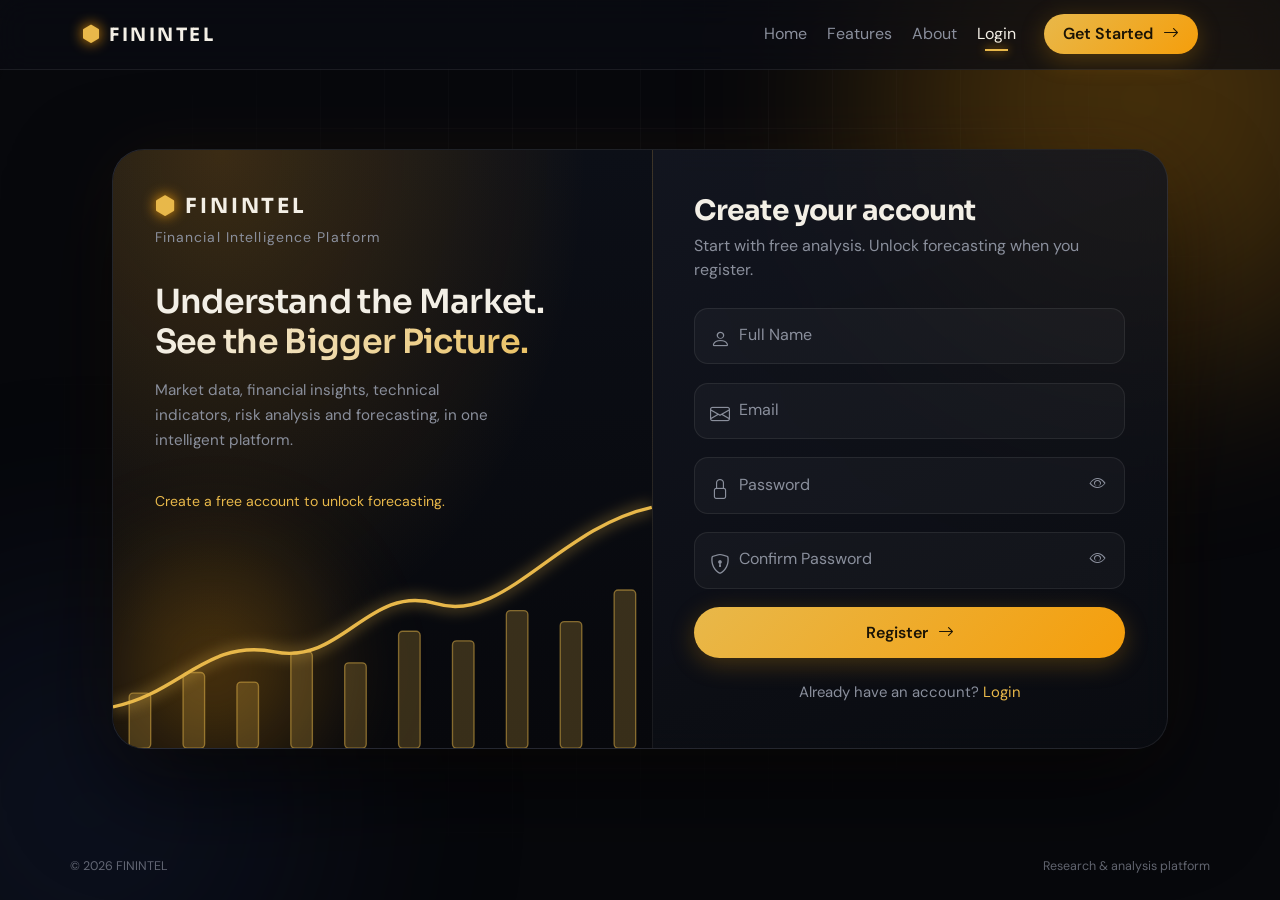
==== frontend/login.html @ a48138c2 "Complete FININTEL login and register page" ====
<!doctype html>
<html lang="en">
  <head>
    <meta charset="UTF-8" />
    <meta name="viewport" content="width=device-width, initial-scale=1" />
    <title>Create Account | FININTEL</title>
    <link rel="preconnect" href="https://fonts.googleapis.com" />
    <link
      href="https://fonts.googleapis.com/css2?family=DM+Sans:wght@400;500;600&family=Sora:wght@500;600;700&display=swap"
      rel="stylesheet"
    />
    <link
      href="https://cdn.jsdelivr.net/npm/bootstrap@5.3.3/dist/css/bootstrap.min.css"
      rel="stylesheet"
    />
    <link
      href="https://cdn.jsdelivr.net/npm/bootstrap-icons@1.11.3/font/bootstrap-icons.css"
      rel="stylesheet"
    />
    <style>
      /* ===== FININTEL tokens (same as the Home Page) ===== */
      :root {
        --ink: #07080c;
        --surface: #0f1219;
        --line: rgba(255, 255, 255, 0.08);
        --gold: #e8b84a;
        --amber: #f59e0b;
        --text: #f3efe6;
        --muted: #8a8f9c;
        --err: #ff8f7e;
        --ease: cubic-bezier(0.22, 1, 0.36, 1);
      }
      html {
        scroll-behavior: smooth;
      }
      body {
        background: var(--ink);
        color: var(--text);
        font-family: "DM Sans", sans-serif;
        min-height: 100vh;
        overflow-x: hidden;
        display: flex;
        flex-direction: column;
      }
      h1,
      h2,
      h3,
      .brand,
      strong {
        font-family: "Sora", sans-serif;
      }
      a {
        text-decoration: none;
      }
      :focus-visible {
        outline: 2px solid var(--gold);
        outline-offset: 3px;
      }

      /* ===== Background ===== */
      .bg-fx {
        position: fixed;
        inset: 0;
        z-index: -1;
        overflow: hidden;
      }
      .blob {
        position: absolute;
        border-radius: 50%;
        filter: blur(110px);
        opacity: 0.26;
      }
      .b1 {
        width: 520px;
        height: 520px;
        background: var(--amber);
        top: -160px;
        right: -120px;
        animation: drift 18s ease-in-out infinite alternate;
      }
      .b2 {
        width: 460px;
        height: 460px;
        background: #1c2a52;
        bottom: -140px;
        left: -140px;
        animation: drift 22s ease-in-out infinite alternate-reverse;
      }
      .grid-lines {
        position: absolute;
        inset: 0;
        background-image:
          linear-gradient(var(--line) 1px, transparent 1px),
          linear-gradient(90deg, var(--line) 1px, transparent 1px);
        background-size: 64px 64px;
        mask-image: radial-gradient(
          ellipse at 50% 40%,
          #000 15%,
          transparent 70%
        );
        opacity: 0.5;
      }
      .streak {
        position: absolute;
        top: -20%;
        left: -40%;
        width: 30%;
        height: 140%;
        background: linear-gradient(
          90deg,
          transparent,
          rgba(232, 184, 74, 0.06),
          transparent
        );
        transform: skewX(-20deg);
        animation: streak 14s linear infinite;
      }
      .dust i {
        position: absolute;
        width: 3px;
        height: 3px;
        border-radius: 50%;
        background: var(--gold);
        opacity: 0;
        animation: float var(--t) ease-in-out var(--dl) infinite;
      }
      @keyframes drift {
        to {
          transform: translate(60px, 40px) scale(1.15);
        }
      }
      @keyframes streak {
        to {
          left: 130%;
        }
      }
      @keyframes float {
        0% {
          opacity: 0;
          transform: translateY(0);
        }
        30%,
        60% {
          opacity: 0.5;
        }
        100% {
          opacity: 0;
          transform: translateY(-70px);
        }
      }

      /* ===== Navbar (same design as Home) ===== */
      .fn-nav {
        position: fixed;
        top: 0;
        width: 100%;
        z-index: 100;
        padding: 0.9rem 0;
        background: rgba(10, 12, 18, 0.72);
        backdrop-filter: blur(16px);
        -webkit-backdrop-filter: blur(16px);
        border-bottom: 1px solid var(--line);
        animation: navIn 0.8s var(--ease) both;
      }
      @keyframes navIn {
        from {
          opacity: 0;
          transform: translateY(-24px);
        }
      }
      .brand {
        color: var(--text);
        font-weight: 700;
        letter-spacing: 0.14em;
        font-size: 1.15rem;
      }
      .brand i {
        color: var(--gold);
        margin-right: 0.4rem;
        text-shadow: 0 0 14px var(--amber);
      }
      .fn-nav .nav-link {
        color: var(--muted);
        position: relative;
        padding: 0.5rem 1rem;
        transition: color 0.3s;
      }
      .fn-nav .nav-link::after {
        content: "";
        position: absolute;
        left: 1rem;
        right: 1rem;
        bottom: 0.2rem;
        height: 2px;
        background: var(--gold);
        transform: scaleX(0);
        transform-origin: left;
        transition: transform 0.4s var(--ease);
        box-shadow: 0 0 10px var(--amber);
      }
      .fn-nav .nav-link:hover,
      .fn-nav .nav-link.active {
        color: var(--text);
      }
      .fn-nav .nav-link:hover::after,
      .fn-nav .nav-link.active::after {
        transform: scaleX(1);
      }
      .navbar-toggler {
        border: 1px solid var(--line);
        color: var(--text);
      }
      .navbar-toggler:focus {
        box-shadow: none;
      }
      @media (max-width: 991px) {
        .fn-nav .navbar-collapse {
          background: rgba(15, 18, 25, 0.95);
          border: 1px solid var(--line);
          border-radius: 16px;
          margin-top: 0.8rem;
          padding: 1rem;
        }
      }

      /* ===== Buttons ===== */
      .btn-fin {
        position: relative;
        overflow: hidden;
        display: inline-flex;
        align-items: center;
        justify-content: center;
        gap: 0.6rem;
        padding: 0.85rem 1.5rem;
        border: 0;
        border-radius: 999px;
        font-weight: 600;
        font-family: inherit;
        transition:
          transform 0.3s var(--ease),
          box-shadow 0.3s;
      }
      .btn-fin i {
        transition: transform 0.3s var(--ease);
      }
      .btn-fin:hover {
        transform: translateY(-3px);
      }
      .btn-fin:hover i {
        transform: translateX(4px);
      }
      .btn-fin:active {
        transform: translateY(0) scale(0.97);
      }
      .btn-gold {
        background: linear-gradient(135deg, var(--gold), var(--amber));
        color: #1a1305;
        box-shadow: 0 6px 24px rgba(245, 158, 11, 0.25);
      }
      .btn-gold:hover {
        color: #1a1305;
        box-shadow: 0 10px 36px rgba(245, 158, 11, 0.5);
      }
      .btn-gold::after {
        content: "";
        position: absolute;
        top: 0;
        left: -70%;
        width: 40%;
        height: 100%;
        background: linear-gradient(
          90deg,
          transparent,
          rgba(255, 255, 255, 0.55),
          transparent
        );
        transform: skewX(-20deg);
      }
      .btn-gold:hover::after {
        left: 130%;
        transition: left 0.8s var(--ease);
      }
      .nav-cta {
        padding: 0.5rem 1.2rem;
      }

      /* ===== Auth layout ===== */
      .auth-wrap {
        flex: 1;
        display: flex;
        align-items: center;
        padding: 6.5rem 0 2.5rem;
      }
      .auth {
        display: grid;
        grid-template-columns: 1.05fr 1fr;
        border: 1px solid var(--line);
        border-radius: 32px;
        overflow: hidden;
        background: linear-gradient(
          160deg,
          rgba(24, 28, 40, 0.8),
          rgba(10, 12, 18, 0.85)
        );
        backdrop-filter: blur(14px);
        -webkit-backdrop-filter: blur(14px);
        box-shadow:
          0 40px 100px rgba(0, 0, 0, 0.6),
          0 0 80px rgba(245, 158, 11, 0.06);
        animation: cardIn 1.1s var(--ease) 0.35s both;
      }
      @keyframes cardIn {
        from {
          opacity: 0;
          transform: translateY(50px) scale(0.97);
        }
      }

      /* Visual panel */
      .vis {
        position: relative;
        overflow: hidden;
        padding: 2.6rem;
        min-height: 560px;
        display: flex;
        flex-direction: column;
        border-right: 1px solid var(--line);
        background:
          radial-gradient(
            ellipse at 20% 0%,
            rgba(245, 158, 11, 0.2),
            transparent 60%
          ),
          linear-gradient(180deg, #0c0f17, #07080c);
      }
      .vis::before {
        content: "";
        position: absolute;
        width: 320px;
        height: 320px;
        border-radius: 50%;
        background: radial-gradient(
          circle,
          rgba(245, 158, 11, 0.35),
          transparent 70%
        );
        filter: blur(40px);
        left: -60px;
        bottom: -80px;
        transition: transform 1.4s var(--ease);
      }
      .auth[data-mode="login"] .vis::before {
        transform: translate(260px, -180px);
      }
      .vis > * {
        position: relative;
      }
      .vis .brand {
        font-size: 1.3rem;
        opacity: 0;
        animation: fade 1s ease 0.7s forwards;
      }
      .vis small {
        display: block;
        color: var(--muted);
        letter-spacing: 0.08em;
        margin-top: 0.3rem;
      }
      .vis h2 {
        font-size: clamp(1.6rem, 2.6vw, 2.2rem);
        font-weight: 600;
        letter-spacing: -0.02em;
        line-height: 1.2;
        margin: 2.2rem 0 0.9rem;
        opacity: 0;
        animation: rise 1s var(--ease) 1s forwards;
      }
      .vis h2 span {
        display: block;
      }
      .vis h2 span + span {
        background: linear-gradient(90deg, var(--text), var(--gold));
        -webkit-background-clip: text;
        background-clip: text;
        color: transparent;
      }
      .vis p {
        color: var(--muted);
        line-height: 1.65;
        max-width: 360px;
        font-size: 0.95rem;
        opacity: 0;
        animation: rise 1s var(--ease) 1.2s forwards;
      }
      .vis-msg {
        display: grid;
        margin-top: 1.4rem;
        color: var(--gold);
        font-size: 0.88rem;
      }
      .vis-msg span {
        grid-area: 1/1;
        transition:
          opacity 0.6s,
          transform 0.8s var(--ease);
      }
      .auth[data-mode="register"] .vis-msg .m-login,
      .auth[data-mode="login"] .vis-msg .m-register {
        opacity: 0;
        transform: translateY(10px);
      }
      .chart {
        position: absolute !important;
        left: 0;
        right: 0;
        bottom: 0;
        width: 100%;
        height: 46%;
        pointer-events: none;
        transition: transform 1.4s var(--ease);
      }
      .auth[data-mode="login"] .chart {
        transform: scaleX(-1);
      }
      .chart .ln,
      .chart .lg {
        fill: none;
        stroke: var(--gold);
        stroke-width: 2.5;
        stroke-dasharray: 1;
        stroke-dashoffset: 1;
        animation: draw 3s var(--ease) 1.2s forwards;
      }
      .chart .lg {
        stroke-width: 7;
        opacity: 0.35;
        filter: blur(5px);
      }
      .chart .cd {
        fill: rgba(232, 184, 74, 0.22);
        stroke: rgba(232, 184, 74, 0.5);
        transform-box: fill-box;
        transform-origin: bottom;
        transform: scaleY(0);
        animation: grow 0.9s var(--ease) forwards;
        animation-delay: calc(var(--i) * 0.12s + 1.4s);
      }
      @keyframes draw {
        to {
          stroke-dashoffset: 0;
        }
      }
      @keyframes grow {
        to {
          transform: scaleY(1);
        }
      }
      @keyframes fade {
        to {
          opacity: 1;
        }
      }
      @keyframes rise {
        from {
          opacity: 0;
          transform: translateY(24px);
        }
        to {
          opacity: 1;
          transform: none;
        }
      }

      /* Form panel + sliding panes */
      .forms {
        padding: 2.8rem 2.6rem;
        display: grid;
        align-items: center;
      }
      .pane {
        grid-area: 1/1;
        opacity: 0;
        visibility: hidden;
        pointer-events: none;
        transition:
          opacity 0.6s var(--ease),
          transform 0.8s var(--ease),
          visibility 0s 0.8s;
      }
      #registerForm {
        transform: translateX(-48px);
      }
      #loginForm {
        transform: translateX(48px);
      }
      .auth[data-mode="register"] #registerForm,
      .auth[data-mode="login"] #loginForm {
        opacity: 1;
        visibility: visible;
        pointer-events: auto;
        transform: none;
        transition-delay: 0.15s, 0.15s, 0s;
      }
      .pane h1 {
        font-size: 1.75rem;
        font-weight: 700;
        letter-spacing: -0.02em;
        margin-bottom: 0.4rem;
      }
      .pane .sub {
        color: var(--muted);
        margin-bottom: 1.6rem;
      }
      .auth[data-mode="register"] #registerForm .it,
      .auth[data-mode="login"] #loginForm .it {
        animation: rise 0.7s var(--ease) both;
        animation-delay: calc(var(--i) * 0.08s + 0.3s);
      }

      /* Inputs with floating labels */
      .fld {
        position: relative;
        margin-bottom: 1.15rem;
      }
      .fld > i.lead {
        position: absolute;
        left: 1rem;
        top: 1.05rem;
        color: var(--muted);
        transition:
          color 0.3s,
          transform 0.4s var(--ease);
        pointer-events: none;
      }
      .fld input {
        width: 100%;
        padding: 1.35rem 2.8rem 0.55rem 2.8rem;
        border-radius: 14px;
        border: 1px solid var(--line);
        background: rgba(255, 255, 255, 0.03);
        color: var(--text);
        font: inherit;
        transition:
          border-color 0.3s,
          box-shadow 0.3s,
          background 0.3s;
      }
      .fld input:hover {
        border-color: rgba(255, 255, 255, 0.18);
      }
      .fld input:focus {
        outline: 0;
        border-color: rgba(232, 184, 74, 0.7);
        background: rgba(232, 184, 74, 0.04);
        box-shadow:
          0 0 0 4px rgba(232, 184, 74, 0.12),
          0 0 24px rgba(245, 158, 11, 0.12);
      }
      .fld label {
        position: absolute;
        left: 2.8rem;
        top: 0.95rem;
        color: var(--muted);
        pointer-events: none;
        transition: all 0.25s var(--ease);
        transform-origin: left;
      }
      .fld input:focus + label,
      .fld input:not(:placeholder-shown) + label {
        top: 0.35rem;
        font-size: 0.72rem;
        color: var(--gold);
      }
      .fld:focus-within > i.lead {
        color: var(--gold);
        transform: scale(1.15);
      }
      .eye {
        position: absolute;
        right: 0.6rem;
        top: 0.55rem;
        width: 36px;
        height: 36px;
        border: 0;
        border-radius: 10px;
        background: transparent;
        color: var(--muted);
        transition:
          color 0.3s,
          background 0.3s;
      }
      .eye:hover {
        color: var(--gold);
        background: rgba(232, 184, 74, 0.08);
      }
      .fld.bad input {
        border-color: rgba(255, 143, 126, 0.7);
        box-shadow: 0 0 0 4px rgba(255, 143, 126, 0.1);
      }
      .err {
        display: block;
        max-height: 0;
        overflow: hidden;
        opacity: 0;
        color: var(--err);
        font-size: 0.8rem;
        padding-left: 0.3rem;
        transition:
          max-height 0.35s var(--ease),
          opacity 0.35s,
          margin 0.35s;
      }
      .fld.bad .err {
        max-height: 40px;
        opacity: 1;
        margin-top: 0.4rem;
      }
      .row-opts {
        display: flex;
        justify-content: space-between;
        align-items: center;
        margin-bottom: 1.3rem;
        font-size: 0.9rem;
      }
      .row-opts label {
        display: flex;
        gap: 0.5rem;
        align-items: center;
        color: var(--muted);
        cursor: pointer;
      }
      .row-opts input {
        accent-color: var(--gold);
        width: 16px;
        height: 16px;
      }
      .lnk {
        color: var(--gold);
        background: none;
        border: 0;
        padding: 0;
        font: inherit;
        position: relative;
      }
      .lnk::after {
        content: "";
        position: absolute;
        left: 0;
        right: 0;
        bottom: -2px;
        height: 1px;
        background: var(--gold);
        transform: scaleX(0);
        transform-origin: left;
        transition: transform 0.4s var(--ease);
      }
      .lnk:hover::after {
        transform: scaleX(1);
      }
      .switch {
        text-align: center;
        color: var(--muted);
        margin: 1.4rem 0 0;
        font-size: 0.93rem;
      }
      .note {
        max-height: 0;
        overflow: hidden;
        opacity: 0;
        text-align: center;
        color: var(--gold);
        font-size: 0.88rem;
        transition:
          max-height 0.4s var(--ease),
          opacity 0.4s,
          margin 0.4s;
      }
      .note.show {
        max-height: 60px;
        opacity: 1;
        margin-top: 1rem;
      }
      .shake {
        animation: shake 0.45s;
      }
      @keyframes shake {
        20%,
        60% {
          transform: translateX(-6px);
        }
        40%,
        80% {
          transform: translateX(6px);
        }
      }

      /* ===== Responsive ===== */
      @media (max-width: 991px) {
        .auth {
          grid-template-columns: 0.8fr 1fr;
        }
        .vis {
          padding: 2rem 1.6rem;
        }
        .forms {
          padding: 2.2rem 1.6rem;
        }
      }
      @media (max-width: 767px) {
        .auth {
          grid-template-columns: 1fr;
          border-radius: 24px;
        }
        .vis {
          display: none;
        }
        .forms {
          padding: 2rem 1.3rem;
        }
        .auth-wrap {
          padding-top: 5.5rem;
        }
      }
      @media (prefers-reduced-motion: reduce) {
        *,
        *::before,
        *::after {
          animation-duration: 0.01ms !important;
          animation-iteration-count: 1 !important;
          transition-duration: 0.01ms !important;
          scroll-behavior: auto !important;
        }
        .chart .ln,
        .chart .lg {
          stroke-dashoffset: 0;
        }
        .chart .cd {
          transform: none;
        }
      }

      /* ===== Bottom bar only ===== */
      .ft-base {
        display: flex;
        flex-wrap: wrap;
        justify-content: space-between;
        gap: 0.4rem 1rem;
        padding: 1.5rem 0;
        font-size: 0.78rem;
        color: rgba(138, 143, 156, 0.7);
      }
    </style>
  </head>
  <body>
    <div class="bg-fx" aria-hidden="true">
      <span class="blob b1"></span><span class="blob b2"></span
      ><span class="grid-lines"></span><span class="streak"></span>
      <div class="dust"></div>
    </div>

    <!-- NAVBAR (same as Home) -->
    <nav class="navbar navbar-expand-lg fn-nav">
      <div class="container">
        <a class="navbar-brand brand" href="index.html"
          ><i class="bi bi-hexagon-fill"></i>FININTEL</a
        >
        <button
          class="navbar-toggler"
          type="button"
          data-bs-toggle="collapse"
          data-bs-target="#navMenu"
          aria-controls="navMenu"
          aria-expanded="false"
          aria-label="Toggle menu"
        >
          <i class="bi bi-list"></i>
        </button>
        <div class="collapse navbar-collapse" id="navMenu">
          <ul class="navbar-nav ms-auto align-items-lg-center gap-lg-1">
            <li class="nav-item">
              <a class="nav-link" href="index.html">Home</a>
            </li>
            <li class="nav-item">
              <a class="nav-link" href="index.html#features">Features</a>
            </li>
            <li class="nav-item">
              <a class="nav-link" href="index.html#why">About</a>
            </li>
            <li class="nav-item">
              <a class="nav-link active" href="login.html">Login</a>
            </li>
            <li class="nav-item ms-lg-3 mt-2 mt-lg-0">
              <a class="btn-fin btn-gold nav-cta" href="analysis.html"
                >Get Started <i class="bi bi-arrow-right"></i
              ></a>
            </li>
          </ul>
        </div>
      </div>
    </nav>

    <main class="auth-wrap">
      <div class="container" style="max-width: 1080px">
        <div class="auth" data-mode="register">
          <!-- Visual / brand panel -->
          <aside class="vis">
            <div>
              <span class="brand"
                ><i class="bi bi-hexagon-fill"></i>FININTEL</span
              ><small>Financial Intelligence Platform</small>
            </div>
            <h2>
              <span>Understand the Market.</span
              ><span>See the Bigger Picture.</span>
            </h2>
            <p>
              Market data, financial insights, technical indicators, risk
              analysis and forecasting, in one intelligent platform.
            </p>
            <div class="vis-msg">
              <span class="m-register"
                >Create a free account to unlock forecasting.</span
              ><span class="m-login"
                >Welcome back. Pick up where you left off.</span
              >
            </div>
            <svg
              class="chart"
              viewBox="0 0 400 200"
              preserveAspectRatio="none"
              aria-hidden="true"
            >
              <g id="candles"></g>
              <path
                class="lg"
                pathLength="1"
                d="M0 170 C50 160 70 120 120 130 S190 80 240 95 S330 40 400 25"
              />
              <path
                class="ln"
                pathLength="1"
                d="M0 170 C50 160 70 120 120 130 S190 80 240 95 S330 40 400 25"
              />
            </svg>
          </aside>

          <!-- Forms -->
          <section class="forms">
            <!-- REGISTER (default) -->
            <form class="pane" id="registerForm" novalidate>
              <h1 class="it" style="--i: 0">Create your account</h1>
              <p class="sub it" style="--i: 1">
                Start with free analysis. Unlock forecasting when you register.
              </p>
              <div class="fld it" style="--i: 2">
                <i class="bi bi-person lead"></i
                ><input
                  type="text"
                  id="rName"
                  placeholder=" "
                  autocomplete="name"
                  data-rule="name"
                /><label for="rName">Full Name</label><span class="err"></span>
              </div>
              <div class="fld it" style="--i: 3">
                <i class="bi bi-envelope lead"></i
                ><input
                  type="email"
                  id="rEmail"
                  placeholder=" "
                  autocomplete="email"
                  data-rule="email"
                /><label for="rEmail">Email</label><span class="err"></span>
              </div>
              <div class="fld it" style="--i: 4">
                <i class="bi bi-lock lead"></i
                ><input
                  type="password"
                  id="rPass"
                  placeholder=" "
                  autocomplete="new-password"
                  data-rule="pass"
                /><label for="rPass">Password</label
                ><button type="button" class="eye" aria-label="Show password">
                  <i class="bi bi-eye"></i></button
                ><span class="err"></span>
              </div>
              <div class="fld it" style="--i: 5">
                <i class="bi bi-shield-lock lead"></i
                ><input
                  type="password"
                  id="rConf"
                  placeholder=" "
                  autocomplete="new-password"
                  data-rule="confirm"
                /><label for="rConf">Confirm Password</label
                ><button type="button" class="eye" aria-label="Show password">
                  <i class="bi bi-eye"></i></button
                ><span class="err"></span>
              </div>
              <button
                type="submit"
                class="btn-fin btn-gold w-100 it"
                style="--i: 6"
              >
                Register <i class="bi bi-arrow-right"></i>
              </button>
              <p class="note" role="status"></p>
              <p class="switch it" style="--i: 7">
                Already have an account?
                <button type="button" class="lnk" data-go="login">Login</button>
              </p>
            </form>

            <!-- LOGIN -->
            <form class="pane" id="loginForm" novalidate>
              <h1 class="it" style="--i: 0">Welcome back</h1>
              <p class="sub it" style="--i: 1">
                Log in to continue to your forecasts and dashboard.
              </p>
              <div class="fld it" style="--i: 2">
                <i class="bi bi-envelope lead"></i
                ><input
                  type="email"
                  id="lEmail"
                  placeholder=" "
                  autocomplete="email"
                  data-rule="email"
                /><label for="lEmail">Email</label><span class="err"></span>
              </div>
              <div class="fld it" style="--i: 3">
                <i class="bi bi-lock lead"></i
                ><input
                  type="password"
                  id="lPass"
                  placeholder=" "
                  autocomplete="current-password"
                  data-rule="loginpass"
                /><label for="lPass">Password</label
                ><button type="button" class="eye" aria-label="Show password">
                  <i class="bi bi-eye"></i></button
                ><span class="err"></span>
              </div>
              <div class="row-opts it" style="--i: 4">
                <label><input type="checkbox" /> Remember Me</label
                ><button type="button" class="lnk" id="forgot">
                  Forgot Password?
                </button>
              </div>
              <button
                type="submit"
                class="btn-fin btn-gold w-100 it"
                style="--i: 5"
              >
                Login <i class="bi bi-arrow-right"></i>
              </button>
              <p class="note" role="status"></p>
              <p class="switch it" style="--i: 6">
                Don't have an account?
                <button type="button" class="lnk" data-go="register">
                  Create Account
                </button>
              </p>
            </form>
          </section>
        </div>
      </div>
    </main>

    <!-- Bottom bar -->
    <footer>
      <div class="container ft-base">
        <span>&copy; 2026 FININTEL</span>
        <span>Research &amp; analysis platform</span>
      </div>
    </footer>
    <script src="https://cdn.jsdelivr.net/npm/bootstrap@5.3.3/dist/js/bootstrap.bundle.min.js"></script>
    <script>
      /* ===== FININTEL authentication page ===== */
      const auth = document.querySelector(".auth");
      const forms = {
        register: document.getElementById("registerForm"),
        login: document.getElementById("loginForm"),
      };
      const reduce = matchMedia("(prefers-reduced-motion: reduce)").matches;

      /* ---- 1. Register <-> Login switching ---- */
      function setMode(mode) {
        auth.dataset.mode = mode; // CSS animates everything from this one attribute
        document.title =
          (mode === "register" ? "Create Account" : "Login") + " | FININTEL";
        Object.keys(forms).forEach((k) => {
          forms[k].inert = k !== mode;
          clearForm(forms[k]);
        });
        setTimeout(
          () =>
            forms[mode].querySelector("input").focus({ preventScroll: true }),
          700,
        );
      }
      document
        .querySelectorAll("[data-go]")
        .forEach((b) =>
          b.addEventListener("click", () => setMode(b.dataset.go)),
        );
      forms.login.inert = true; // register is the default screen

      /* ---- 2. Password eye toggle ---- */
      document.querySelectorAll(".eye").forEach((btn) =>
        btn.addEventListener("click", () => {
          const input = btn.parentElement.querySelector("input");
          const show = input.type === "password";
          input.type = show ? "text" : "password";
          btn.querySelector("i").className = show
            ? "bi bi-eye-slash"
            : "bi bi-eye";
          btn.setAttribute(
            "aria-label",
            show ? "Hide password" : "Show password",
          );
        }),
      );

      /* ---- 3. Validation ---- */
      const emailOk = (v) => /^[^\s@]+@[^\s@]+\.[^\s@]{2,}$/.test(v);
      const rules = {
        name: (v) =>
          !v.trim()
            ? "Please enter your full name."
            : v.trim().length < 2
              ? "Name is too short."
              : "",
        email: (v) =>
          !v.trim()
            ? "Email is required."
            : !emailOk(v.trim())
              ? "Enter a valid email address."
              : "",
        pass: (v) =>
          !v
            ? "Password is required."
            : v.length < 8
              ? "Use at least 8 characters."
              : "",
        loginpass: (v) => (!v ? "Password is required." : ""),
        confirm: (v) =>
          !v
            ? "Please confirm your password."
            : v !== document.getElementById("rPass").value
              ? "Passwords do not match."
              : "",
      };
      function checkField(input) {
        const msg = rules[input.dataset.rule](input.value);
        const box = input.closest(".fld");
        box.classList.toggle("bad", !!msg);
        box.querySelector(".err").textContent = msg;
        return !msg;
      }
      function clearForm(form) {
        form.querySelectorAll(".fld").forEach((f) => f.classList.remove("bad"));
        form.querySelector(".note").classList.remove("show");
      }
      Object.values(forms).forEach((form) => {
        const inputs = [...form.querySelectorAll("input[data-rule]")];
        inputs.forEach((i) => {
          i.addEventListener("blur", () => {
            if (i.value) checkField(i);
          });
          i.addEventListener("input", () => {
            if (i.closest(".fld").classList.contains("bad")) checkField(i);
          });
        });
        form.addEventListener("submit", (e) => {
          e.preventDefault();
          const results = inputs.map(checkField);
          const btn = form.querySelector("button[type=submit]");
          if (results.includes(false)) {
            btn.classList.remove("shake");
            void btn.offsetWidth;
            btn.classList.add("shake");
            inputs[results.indexOf(false)].focus();
            return;
          }
          // TODO: connect to the backend here (send form values to the API).
          const note = form.querySelector(".note");
          note.textContent =
            form === forms.register
              ? "Details look good. Account creation connects to the backend next."
              : "Details look good. Login connects to the backend next.";
          note.classList.add("show");
        });
      });
      document.getElementById("forgot").addEventListener("click", () => {
        const note = forms.login.querySelector(".note");
        note.textContent =
          "Password reset will be available once the backend is connected.";
        note.classList.add("show");
      });

      /* ---- 4. Decorative extras: candles + dust ---- */
      const cg = document.getElementById("candles");
      [40, 55, 48, 70, 62, 85, 78, 100, 92, 115].forEach((h, i) => {
        const r = document.createElementNS(
          "http://www.w3.org/2000/svg",
          "rect",
        );
        r.setAttribute("x", 12 + i * 40);
        r.setAttribute("width", 16);
        r.setAttribute("y", 200 - h);
        r.setAttribute("height", h);
        r.setAttribute("class", "cd");
        r.setAttribute("rx", 3);
        r.style.setProperty("--i", i);
        cg.appendChild(r);
      });
      if (!reduce) {
        const dust = document.querySelector(".dust");
        for (let i = 0; i < 18; i++) {
          const d = document.createElement("i");
          d.style.left = Math.random() * 100 + "%";
          d.style.top = 20 + Math.random() * 75 + "%";
          d.style.setProperty("--t", 9 + Math.random() * 8 + "s");
          d.style.setProperty("--dl", Math.random() * 8 + "s");
          dust.appendChild(d);
        }
      }
      if (location.hash === "#login") setMode("login"); // optional deep link: login.html#login
    </script>
  </body>
</html>
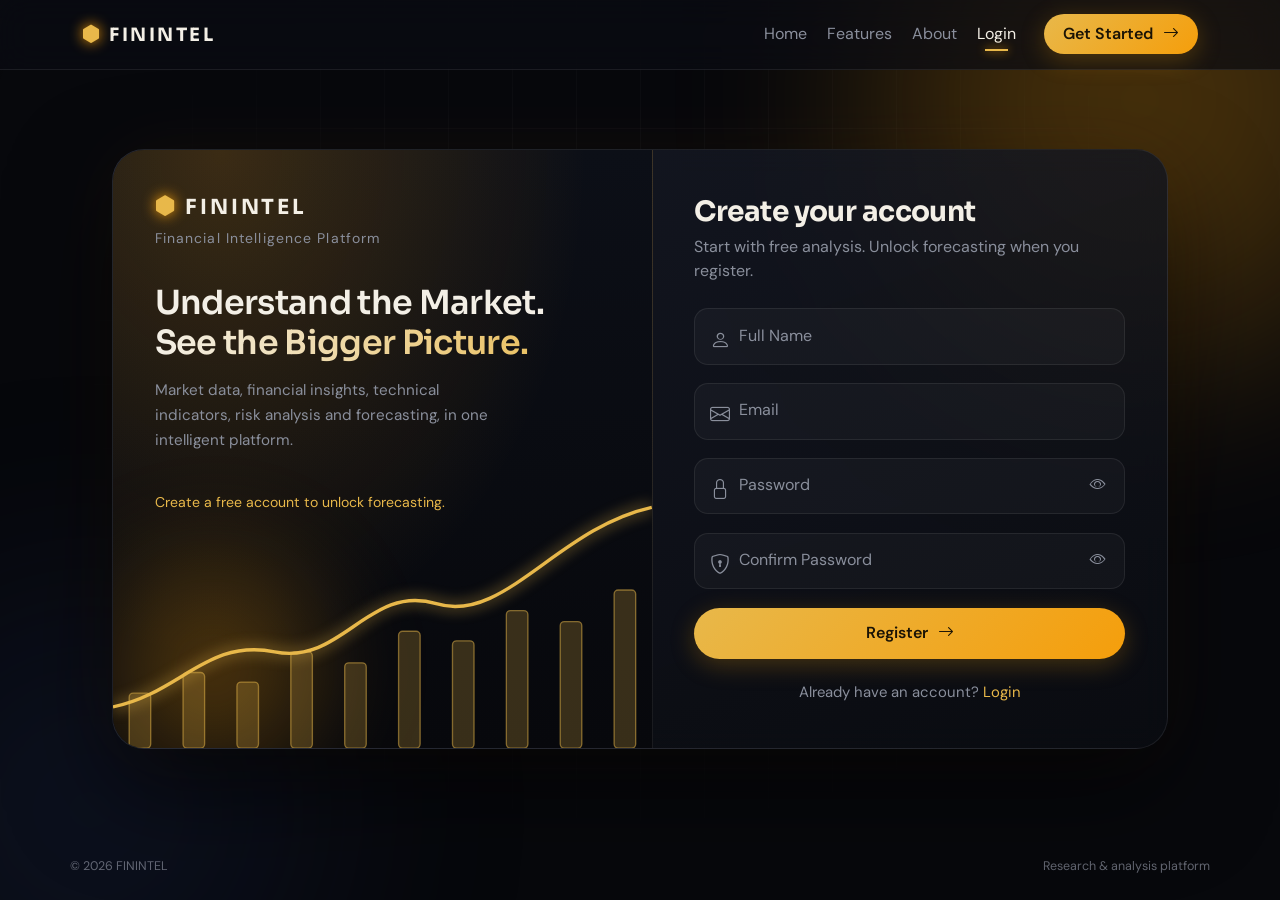
==== commit 74b6ddec: "Wire login and payment pages to the auth and payment APIs Co-Authored-By: Claude Sonnet 5.5 <noreply" ====
--- a/frontend/login.html
+++ b/frontend/login.html
@@ -1072,7 +1072,7 @@
             if (i.closest(".fld").classList.contains("bad")) checkField(i);
           });
         });
-        form.addEventListener("submit", (e) => {
+        form.addEventListener("submit", async (e) => {
           e.preventDefault();
           const results = inputs.map(checkField);
           const btn = form.querySelector("button[type=submit]");
@@ -1083,13 +1083,82 @@
             inputs[results.indexOf(false)].focus();
             return;
           }
-          // TODO: connect to the backend here (send form values to the API).
+
+          /* ---- Connected to the backend ---- */
+          const isReg = form === forms.register;
           const note = form.querySelector(".note");
-          note.textContent =
-            form === forms.register
-              ? "Details look good. Account creation connects to the backend next."
-              : "Details look good. Login connects to the backend next.";
-          note.classList.add("show");
+          const show = (t) => {
+            note.textContent = t;
+            note.classList.add("show");
+          };
+          btn.disabled = true;
+          show(isReg ? "Creating your account..." : "Logging in...");
+          try {
+            const body = isReg
+              ? {
+                  name: document.getElementById("rName").value.trim(),
+                  email: document.getElementById("rEmail").value.trim(),
+                  password: document.getElementById("rPass").value,
+                }
+              : {
+                  email: document.getElementById("lEmail").value.trim(),
+                  password: document.getElementById("lPass").value,
+                  remember: forms.login.querySelector("input[type=checkbox]")
+                    .checked,
+                };
+            const res = await fetch(
+              isReg ? "/api/auth/register" : "/api/auth/login",
+              {
+                method: "POST",
+                headers: { "Content-Type": "application/json" },
+                credentials: "same-origin",
+                body: JSON.stringify(body),
+              },
+            );
+            const data = await res.json().catch(() => ({}));
+            if (!res.ok) {
+              const d = data.detail;
+              show(
+                typeof d === "string"
+                  ? d
+                  : Array.isArray(d) && d[0] && d[0].msg
+                    ? d[0].msg
+                    : "Something went wrong. Please try again.",
+              );
+              btn.disabled = false;
+              return;
+            }
+
+            // Where to go next: ?next= page, else dashboard (premium) or subscription
+            let premium = false;
+            try {
+              const me = await fetch("/api/auth/me", {
+                credentials: "same-origin",
+              });
+              if (me.ok) {
+                const u = await me.json();
+                premium =
+                  (u.subscription && u.subscription.plan === "premium") ||
+                  u.plan === "premium";
+              }
+            } catch (_) {}
+            const next = new URLSearchParams(location.search).get("next");
+            const safeNext =
+              next && /^[a-z0-9_-]+\.html$/i.test(next) ? next : null;
+            show(
+              isReg
+                ? "Account created. Redirecting..."
+                : "Logged in. Redirecting...",
+            );
+            location.href =
+              safeNext ||
+              (premium ? "userdashboard.html" : "subscription.html");
+          } catch (err) {
+            show(
+              "Could not reach the server. Open this page at http://127.0.0.1:8000/app/login.html",
+            );
+            btn.disabled = false;
+          }
         });
       });
       document.getElementById("forgot").addEventListener("click", () => {
@@ -1129,4 +1198,4 @@
       if (location.hash === "#login") setMode("login"); // optional deep link: login.html#login
     </script>
   </body>
-</html>
+</html>
